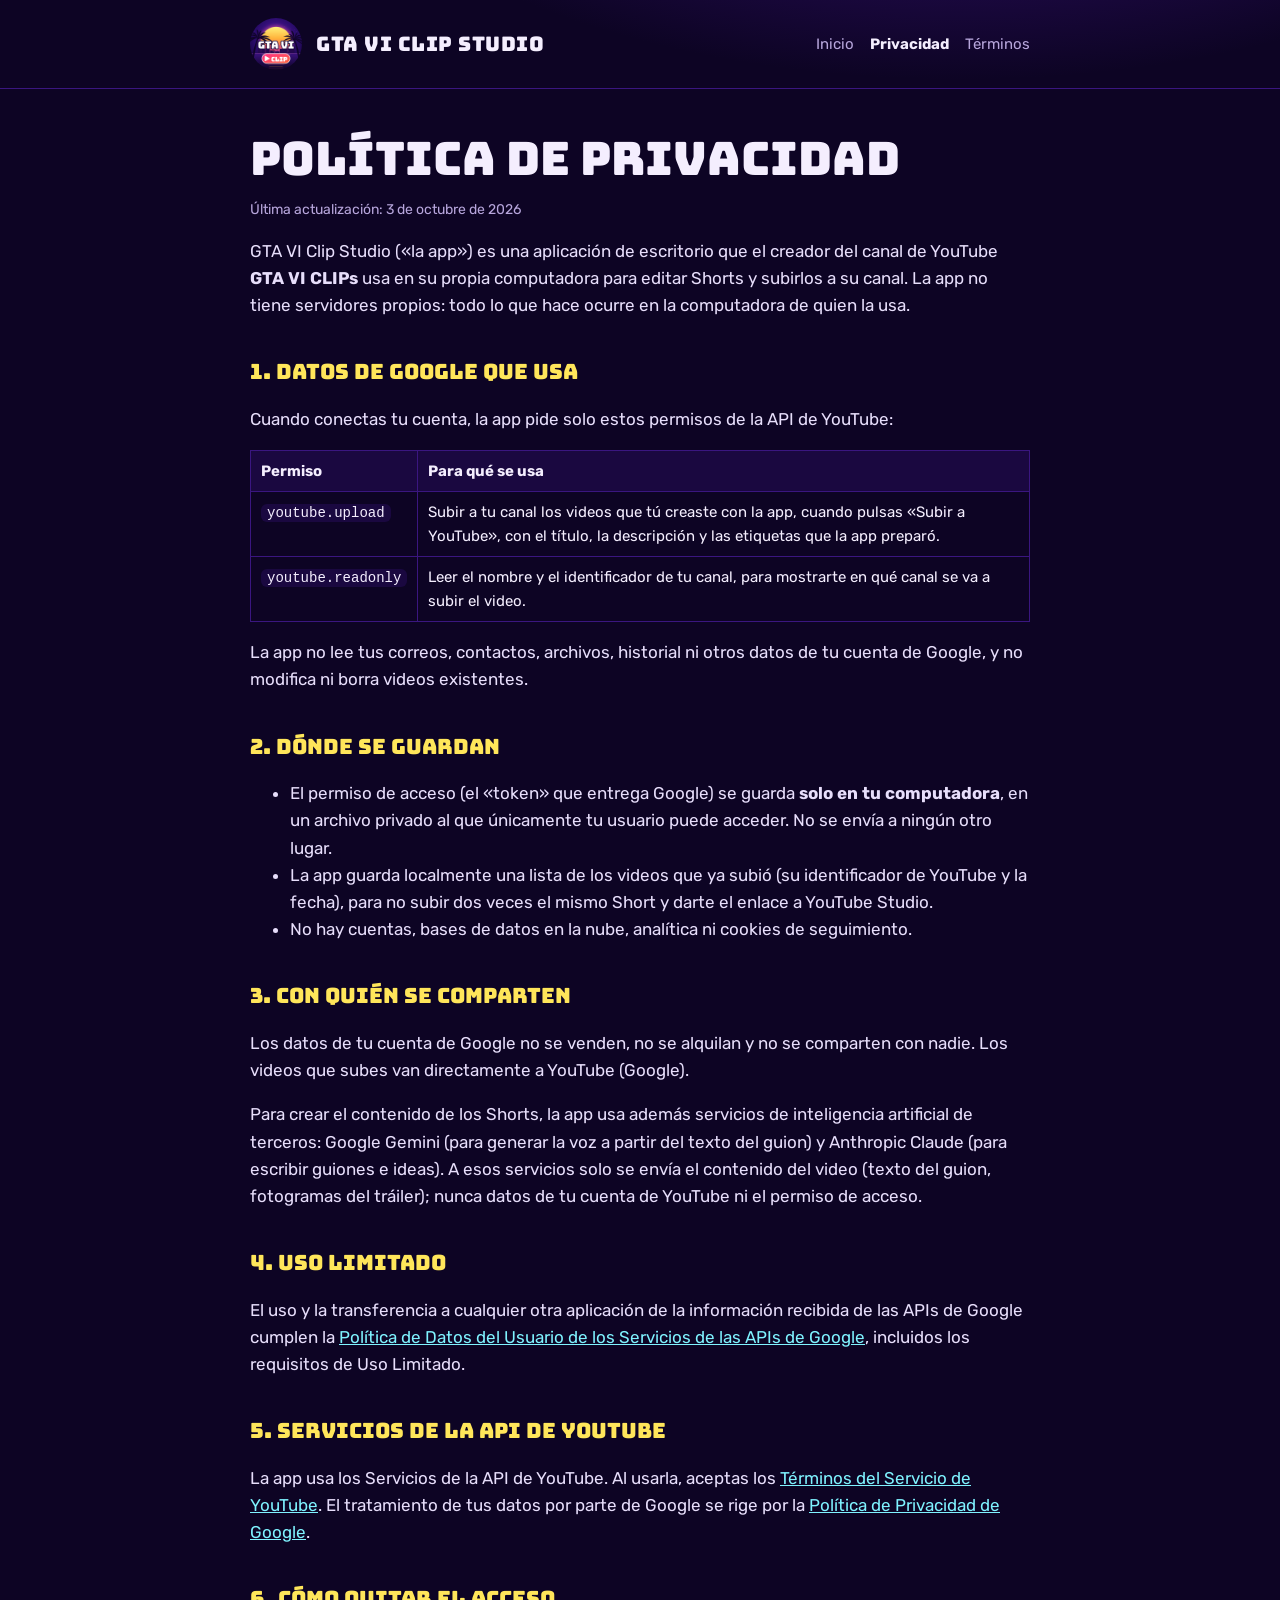
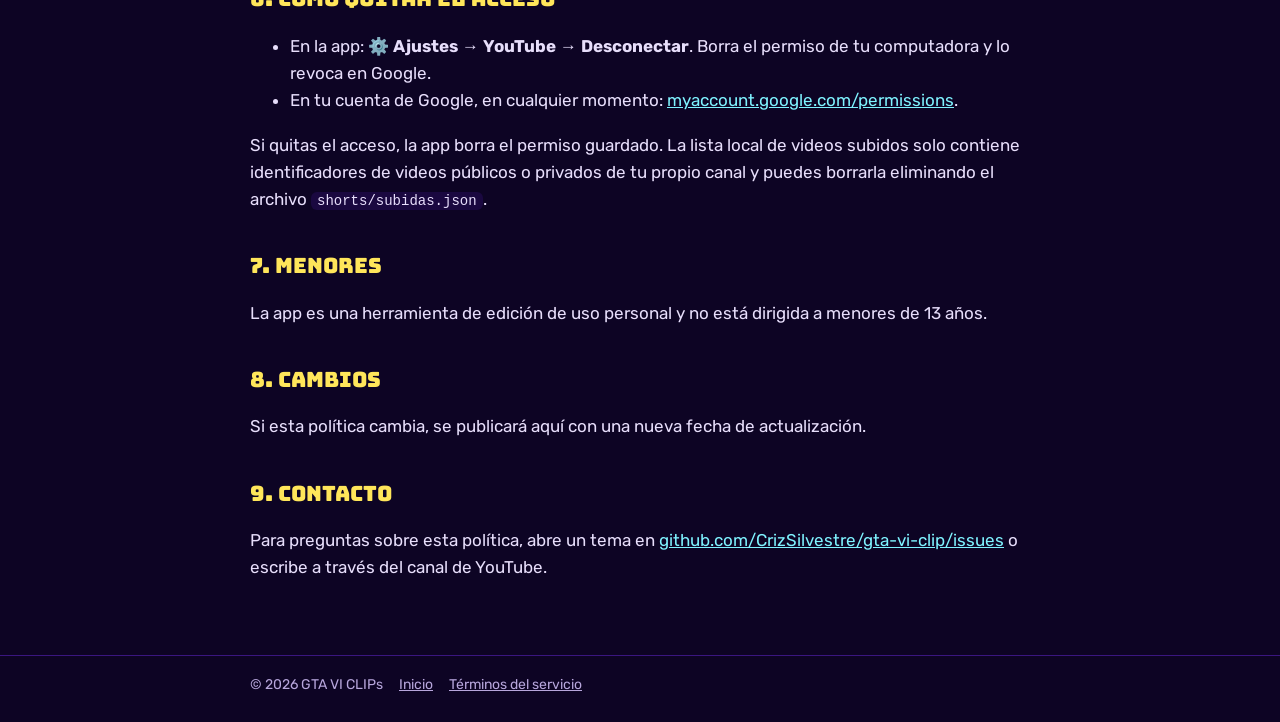
==== privacidad.html @ 49d27f39 "Sitio de GTA VI Clip Studio: inicio, privacidad y términos Co-Authored-By: Claude Opus 5.5 <noreply@" ====
<!doctype html>
<html lang="es">
<head>
<meta charset="utf-8">
<meta name="viewport" content="width=device-width, initial-scale=1">
<title>Privacidad · GTA VI Clip Studio</title>
<meta name="description" content="Política de privacidad de GTA VI Clip Studio: qué datos de Google usa, cómo se guardan y cómo revocar el acceso.">
<link rel="icon" href="favicon.png">
<link rel="preconnect" href="https://fonts.googleapis.com">
<link rel="preconnect" href="https://fonts.gstatic.com" crossorigin>
<link href="https://fonts.googleapis.com/css2?family=Bungee&family=Rubik:wght@400;700&display=swap" rel="stylesheet">
<link rel="stylesheet" href="estilo.css">
</head>
<body>
<header><div class="envoltura">
  <img src="logo.png" alt="Logo de GTA VI CLIPs">
  <a class="marca" href="./">GTA VI Clip Studio</a>
  <nav><a href="./">Inicio</a><a href="privacidad.html" aria-current="page">Privacidad</a><a href="terminos.html">Términos</a></nav>
</div></header>

<main><div class="envoltura">
  <h1>Política de privacidad</h1>
  <p class="fecha">Última actualización: 3 de octubre de 2026</p>

  <p>GTA VI Clip Studio («la app») es una aplicación de escritorio que el creador del canal de YouTube
    <b>GTA VI CLIPs</b> usa en su propia computadora para editar Shorts y subirlos a su canal. La app no tiene
    servidores propios: todo lo que hace ocurre en la computadora de quien la usa.</p>

  <h2>1. Datos de Google que usa</h2>
  <p>Cuando conectas tu cuenta, la app pide solo estos permisos de la API de YouTube:</p>
  <table>
    <tr><th>Permiso</th><th>Para qué se usa</th></tr>
    <tr><td><code>youtube.upload</code></td><td>Subir a tu canal los videos que tú creaste con la app, cuando pulsas
      «Subir a YouTube», con el título, la descripción y las etiquetas que la app preparó.</td></tr>
    <tr><td><code>youtube.readonly</code></td><td>Leer el nombre y el identificador de tu canal, para mostrarte en qué
      canal se va a subir el video.</td></tr>
  </table>
  <p>La app no lee tus correos, contactos, archivos, historial ni otros datos de tu cuenta de Google, y no
    modifica ni borra videos existentes.</p>

  <h2>2. Dónde se guardan</h2>
  <ul>
    <li>El permiso de acceso (el «token» que entrega Google) se guarda <b>solo en tu computadora</b>, en un archivo
      privado al que únicamente tu usuario puede acceder. No se envía a ningún otro lugar.</li>
    <li>La app guarda localmente una lista de los videos que ya subió (su identificador de YouTube y la fecha), para
      no subir dos veces el mismo Short y darte el enlace a YouTube Studio.</li>
    <li>No hay cuentas, bases de datos en la nube, analítica ni cookies de seguimiento.</li>
  </ul>

  <h2>3. Con quién se comparten</h2>
  <p>Los datos de tu cuenta de Google no se venden, no se alquilan y no se comparten con nadie. Los videos que subes
    van directamente a YouTube (Google).</p>
  <p>Para crear el contenido de los Shorts, la app usa además servicios de inteligencia artificial de terceros:
    Google Gemini (para generar la voz a partir del texto del guion) y Anthropic Claude (para escribir guiones e
    ideas). A esos servicios solo se envía el contenido del video (texto del guion, fotogramas del tráiler); nunca
    datos de tu cuenta de YouTube ni el permiso de acceso.</p>

  <h2>4. Uso limitado</h2>
  <p>El uso y la transferencia a cualquier otra aplicación de la información recibida de las APIs de Google cumplen
    la <a href="https://developers.google.com/terms/api-services-user-data-policy" target="_blank" rel="noopener">Política
    de Datos del Usuario de los Servicios de las APIs de Google</a>, incluidos los requisitos de Uso Limitado.</p>

  <h2>5. Servicios de la API de YouTube</h2>
  <p>La app usa los Servicios de la API de YouTube. Al usarla, aceptas los
    <a href="https://www.youtube.com/t/terms" target="_blank" rel="noopener">Términos del Servicio de YouTube</a>.
    El tratamiento de tus datos por parte de Google se rige por la
    <a href="https://policies.google.com/privacy" target="_blank" rel="noopener">Política de Privacidad de Google</a>.</p>

  <h2>6. Cómo quitar el acceso</h2>
  <ul>
    <li>En la app: <b>⚙️ Ajustes → YouTube → Desconectar</b>. Borra el permiso de tu computadora y lo revoca en Google.</li>
    <li>En tu cuenta de Google, en cualquier momento:
      <a href="https://myaccount.google.com/permissions" target="_blank" rel="noopener">myaccount.google.com/permissions</a>.</li>
  </ul>
  <p>Si quitas el acceso, la app borra el permiso guardado. La lista local de videos subidos solo contiene
    identificadores de videos públicos o privados de tu propio canal y puedes borrarla eliminando el archivo
    <code>shorts/subidas.json</code>.</p>

  <h2>7. Menores</h2>
  <p>La app es una herramienta de edición de uso personal y no está dirigida a menores de 13 años.</p>

  <h2>8. Cambios</h2>
  <p>Si esta política cambia, se publicará aquí con una nueva fecha de actualización.</p>

  <h2>9. Contacto</h2>
  <p>Para preguntas sobre esta política, abre un tema en
    <a href="https://github.com/CrizSilvestre/gta-vi-clip/issues" target="_blank" rel="noopener">github.com/CrizSilvestre/gta-vi-clip/issues</a>
    o escribe a través del canal de YouTube.</p>
</div></main>

<footer><div class="envoltura">
  <span>© 2026 GTA VI CLIPs</span>
  <a href="./">Inicio</a>
  <a href="terminos.html">Términos del servicio</a>
</div></footer>
</body>
</html>
---- estilo.css ----
:root{
  --fondo:#0d0424; --panel:#1a0840; --borde:#3a1680;
  --texto:#f4eefe; --suave:#b7a6dc; --rosa:#ff2e88; --amarillo:#ffe65a; --cian:#7ff3ff;
}
*{box-sizing:border-box}
html,body{margin:0}
body{
  background:radial-gradient(1100px 520px at 75% -10%, #3b1280 0%, transparent 60%), var(--fondo);
  color:var(--texto); font:17px/1.6 Rubik, -apple-system, BlinkMacSystemFont, "Helvetica Neue", sans-serif;
  min-height:100vh;
}
a{color:var(--cian)}
a:hover{color:var(--amarillo)}
.envoltura{max-width:820px;margin:0 auto;padding:0 20px}
header{border-bottom:1px solid var(--borde)}
header .envoltura{display:flex;align-items:center;gap:14px;padding-top:18px;padding-bottom:18px;flex-wrap:wrap}
header img{width:52px;height:52px;border-radius:50%}
header .marca{font-family:Bungee, sans-serif;font-size:20px;color:var(--texto);text-decoration:none;letter-spacing:.5px}
header nav{margin-left:auto;display:flex;gap:16px;flex-wrap:wrap;font-size:15px}
header nav a{color:var(--suave);text-decoration:none}
header nav a[aria-current]{color:var(--texto);font-weight:700}
main{padding:44px 0 56px}
h1{font-family:Bungee, sans-serif;font-weight:400;font-size:clamp(30px,6vw,46px);line-height:1.12;margin:0 0 14px}
h1 .rosa{color:var(--rosa)}
h2{font-family:Bungee, sans-serif;font-weight:400;font-size:21px;margin:36px 0 8px;color:var(--amarillo)}
p,li{color:#e7defb}
.lead{font-size:20px;color:var(--suave);max-width:640px}
.tarjetas{display:grid;grid-template-columns:repeat(auto-fit,minmax(220px,1fr));gap:14px;margin-top:26px}
.tarjeta{background:var(--panel);border:1px solid var(--borde);border-radius:16px;padding:18px}
.tarjeta b{display:block;margin-bottom:4px}
.tarjeta p{margin:0;color:var(--suave);font-size:15px}
.boton{display:inline-block;margin-top:24px;background:linear-gradient(90deg,var(--rosa),#ff6a3d);color:#fff;
  font-family:Bungee, sans-serif;text-decoration:none;padding:13px 22px;border-radius:999px}
.boton:hover{color:#fff;filter:brightness(1.08)}
.aviso{margin-top:28px;font-size:14px;color:var(--suave);border-left:3px solid var(--rosa);padding-left:12px}
.fecha{color:var(--suave);font-size:14px}
table{border-collapse:collapse;width:100%;margin:10px 0;font-size:15px}
td,th{border:1px solid var(--borde);padding:8px 10px;text-align:left;vertical-align:top}
th{background:var(--panel)}
code{background:var(--panel);padding:1px 6px;border-radius:6px;font-size:14px}
footer{border-top:1px solid var(--borde);font-size:14px;color:var(--suave)}
footer .envoltura{padding-top:18px;padding-bottom:26px;display:flex;gap:16px;flex-wrap:wrap}
footer a{color:var(--suave)}
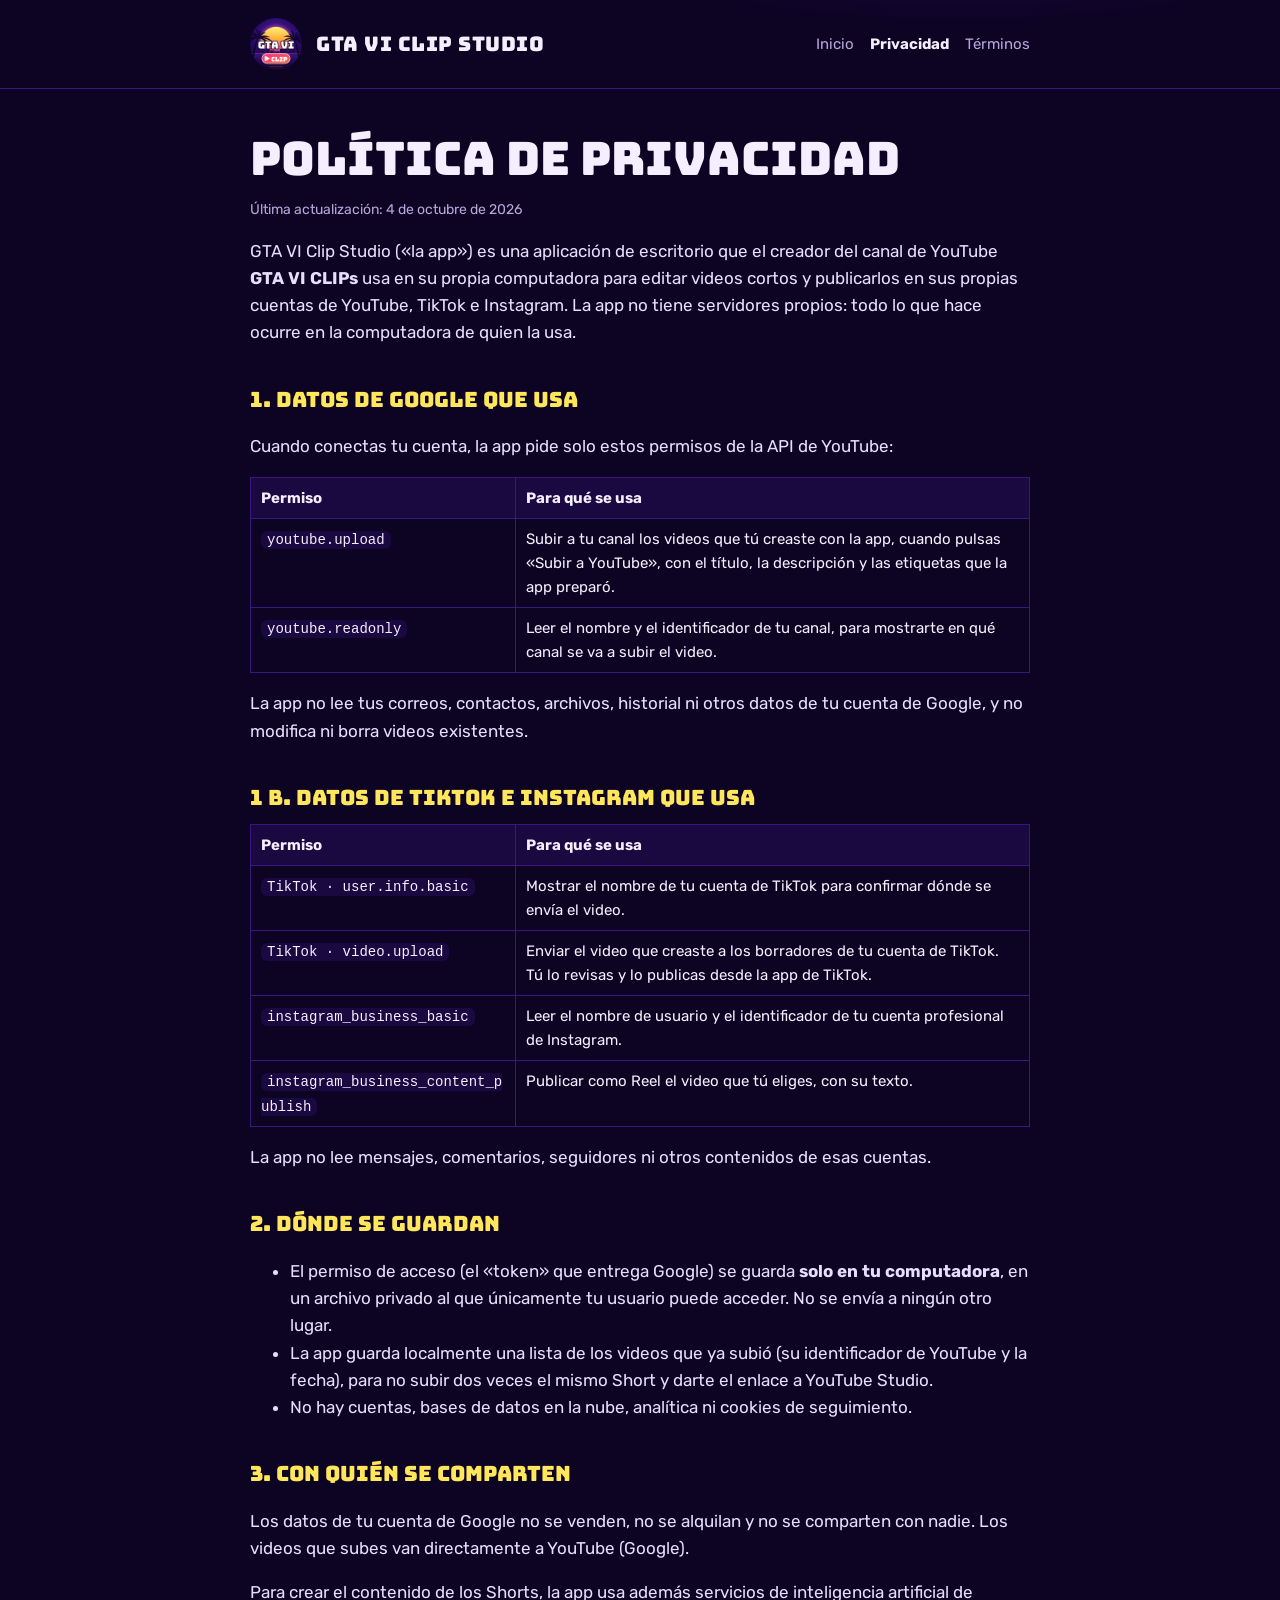
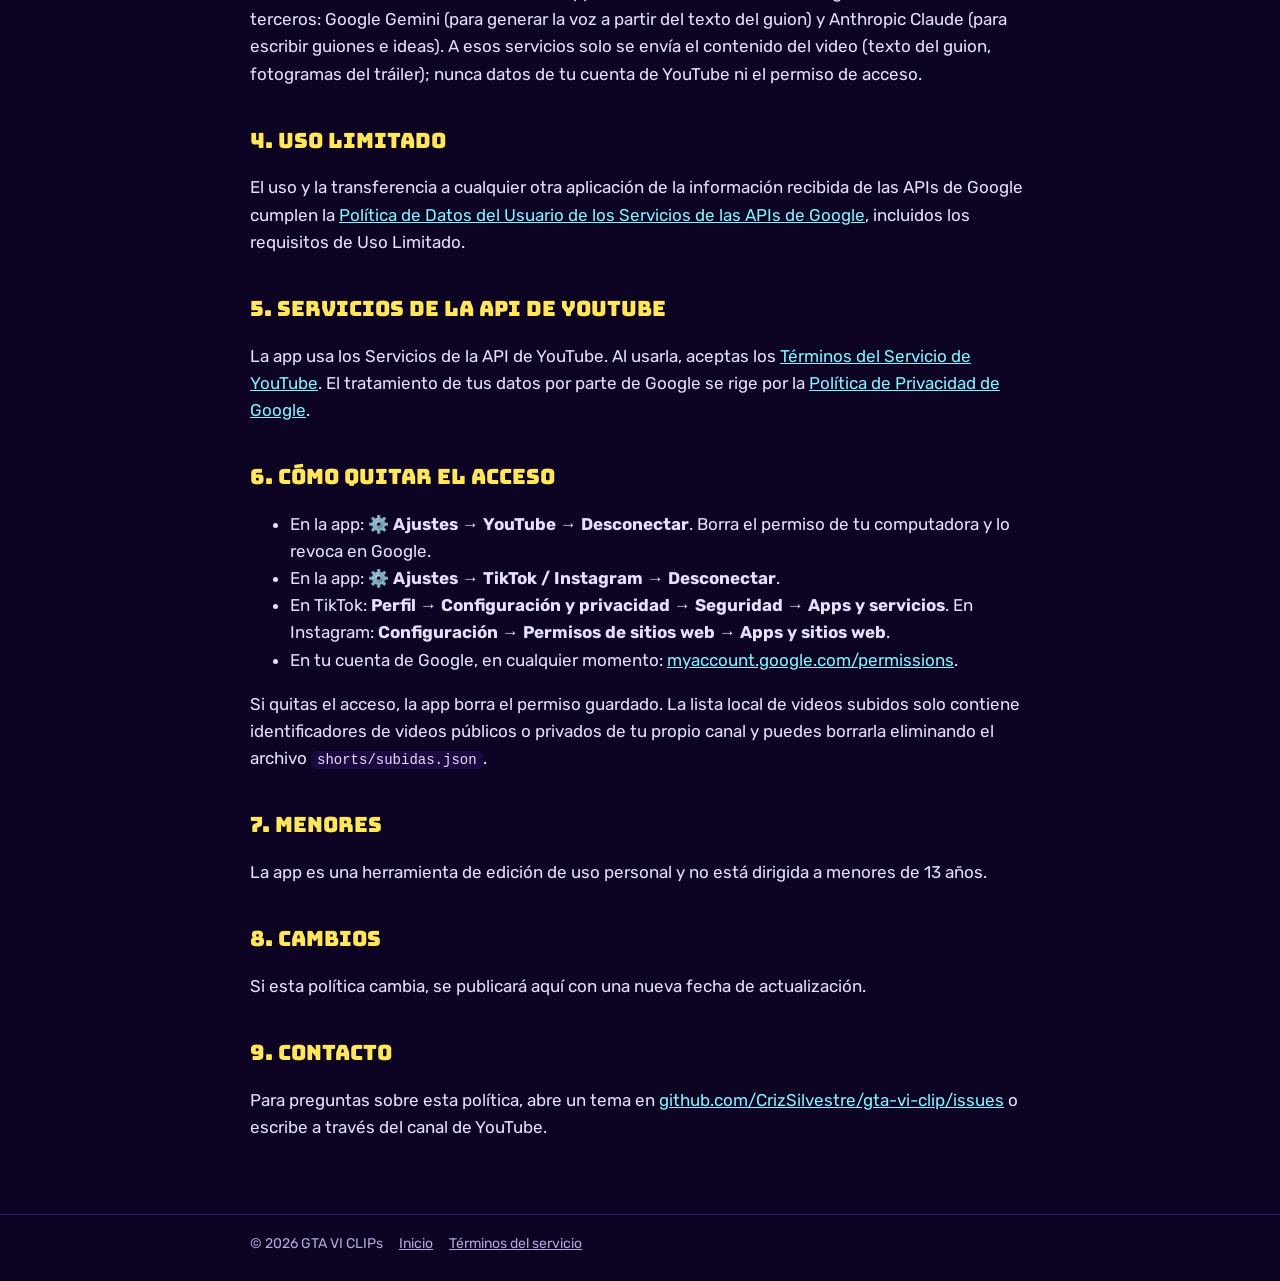
==== commit e9bb6af6: "Página puente para conectar TikTok e Instagram; política de privacidad con sus permisos Co-Authored-" ====
--- a/privacidad.html
+++ b/privacidad.html
@@ -20,10 +20,11 @@
 
 <main><div class="envoltura">
   <h1>Política de privacidad</h1>
-  <p class="fecha">Última actualización: 3 de octubre de 2026</p>
+  <p class="fecha">Última actualización: 4 de octubre de 2026</p>
 
   <p>GTA VI Clip Studio («la app») es una aplicación de escritorio que el creador del canal de YouTube
-    <b>GTA VI CLIPs</b> usa en su propia computadora para editar Shorts y subirlos a su canal. La app no tiene
+    <b>GTA VI CLIPs</b> usa en su propia computadora para editar videos cortos y publicarlos en sus propias cuentas de
+    YouTube, TikTok e Instagram. La app no tiene
     servidores propios: todo lo que hace ocurre en la computadora de quien la usa.</p>
 
   <h2>1. Datos de Google que usa</h2>
@@ -37,6 +38,20 @@
   </table>
   <p>La app no lee tus correos, contactos, archivos, historial ni otros datos de tu cuenta de Google, y no
     modifica ni borra videos existentes.</p>
+
+  <h2>1 b. Datos de TikTok e Instagram que usa</h2>
+  <table>
+    <tr><th>Permiso</th><th>Para qué se usa</th></tr>
+    <tr><td><code>TikTok · user.info.basic</code></td><td>Mostrar el nombre de tu cuenta de TikTok para confirmar dónde
+      se envía el video.</td></tr>
+    <tr><td><code>TikTok · video.upload</code></td><td>Enviar el video que creaste a los borradores de tu cuenta de TikTok.
+      Tú lo revisas y lo publicas desde la app de TikTok.</td></tr>
+    <tr><td><code>instagram_business_basic</code></td><td>Leer el nombre de usuario y el identificador de tu cuenta
+      profesional de Instagram.</td></tr>
+    <tr><td><code>instagram_business_content_publish</code></td><td>Publicar como Reel el video que tú eliges, con su
+      texto.</td></tr>
+  </table>
+  <p>La app no lee mensajes, comentarios, seguidores ni otros contenidos de esas cuentas.</p>
 
   <h2>2. Dónde se guardan</h2>
   <ul>
@@ -69,6 +84,9 @@
   <h2>6. Cómo quitar el acceso</h2>
   <ul>
     <li>En la app: <b>⚙️ Ajustes → YouTube → Desconectar</b>. Borra el permiso de tu computadora y lo revoca en Google.</li>
+    <li>En la app: <b>⚙️ Ajustes → TikTok / Instagram → Desconectar</b>.</li>
+    <li>En TikTok: <b>Perfil → Configuración y privacidad → Seguridad → Apps y servicios</b>. En Instagram:
+      <b>Configuración → Permisos de sitios web → Apps y sitios web</b>.</li>
     <li>En tu cuenta de Google, en cualquier momento:
       <a href="https://myaccount.google.com/permissions" target="_blank" rel="noopener">myaccount.google.com/permissions</a>.</li>
   </ul>
--- a/estilo.css
+++ b/estilo.css
@@ -41,3 +41,7 @@
 footer{border-top:1px solid var(--borde);font-size:14px;color:var(--suave)}
 footer .envoltura{padding-top:18px;padding-bottom:26px;display:flex;gap:16px;flex-wrap:wrap}
 footer a{color:var(--suave)}
+table{table-layout:fixed}
+td,th{overflow-wrap:anywhere}
+td:first-child,th:first-child{width:34%}
+body{overflow-x:hidden}
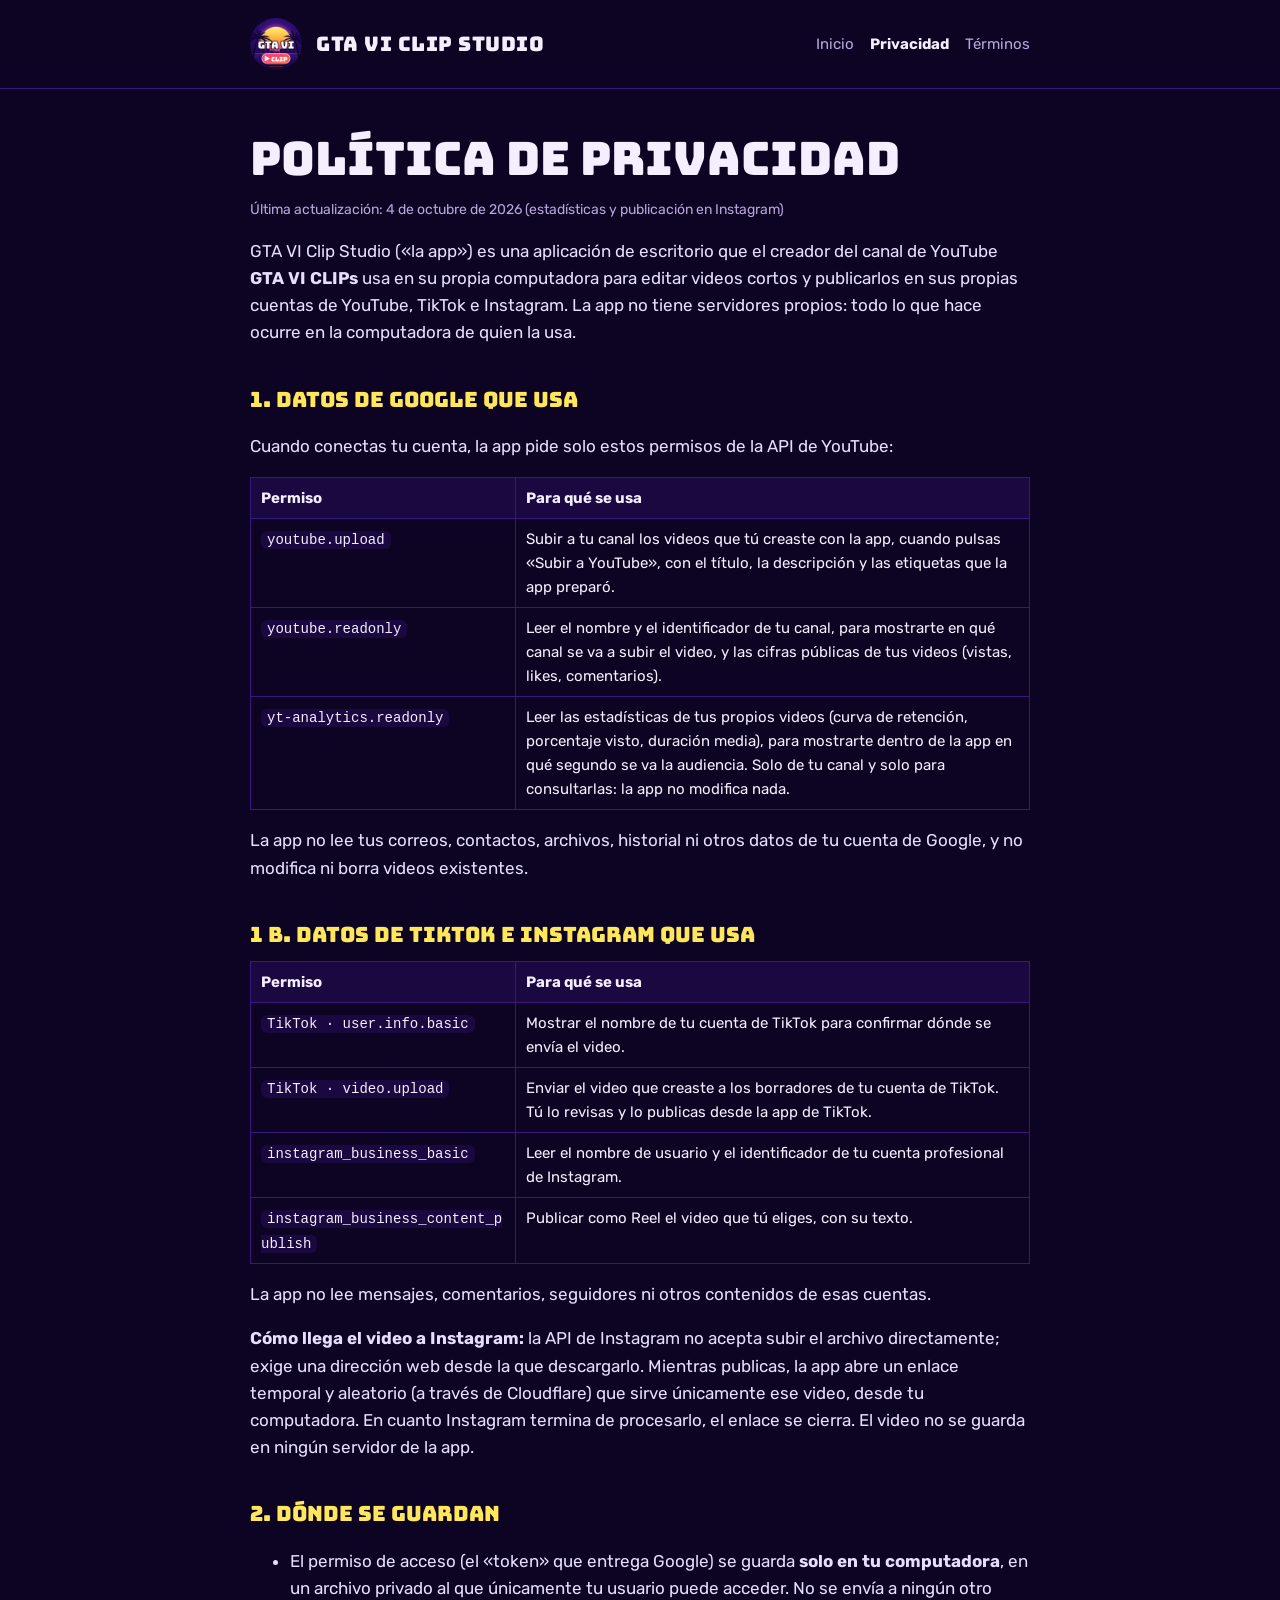
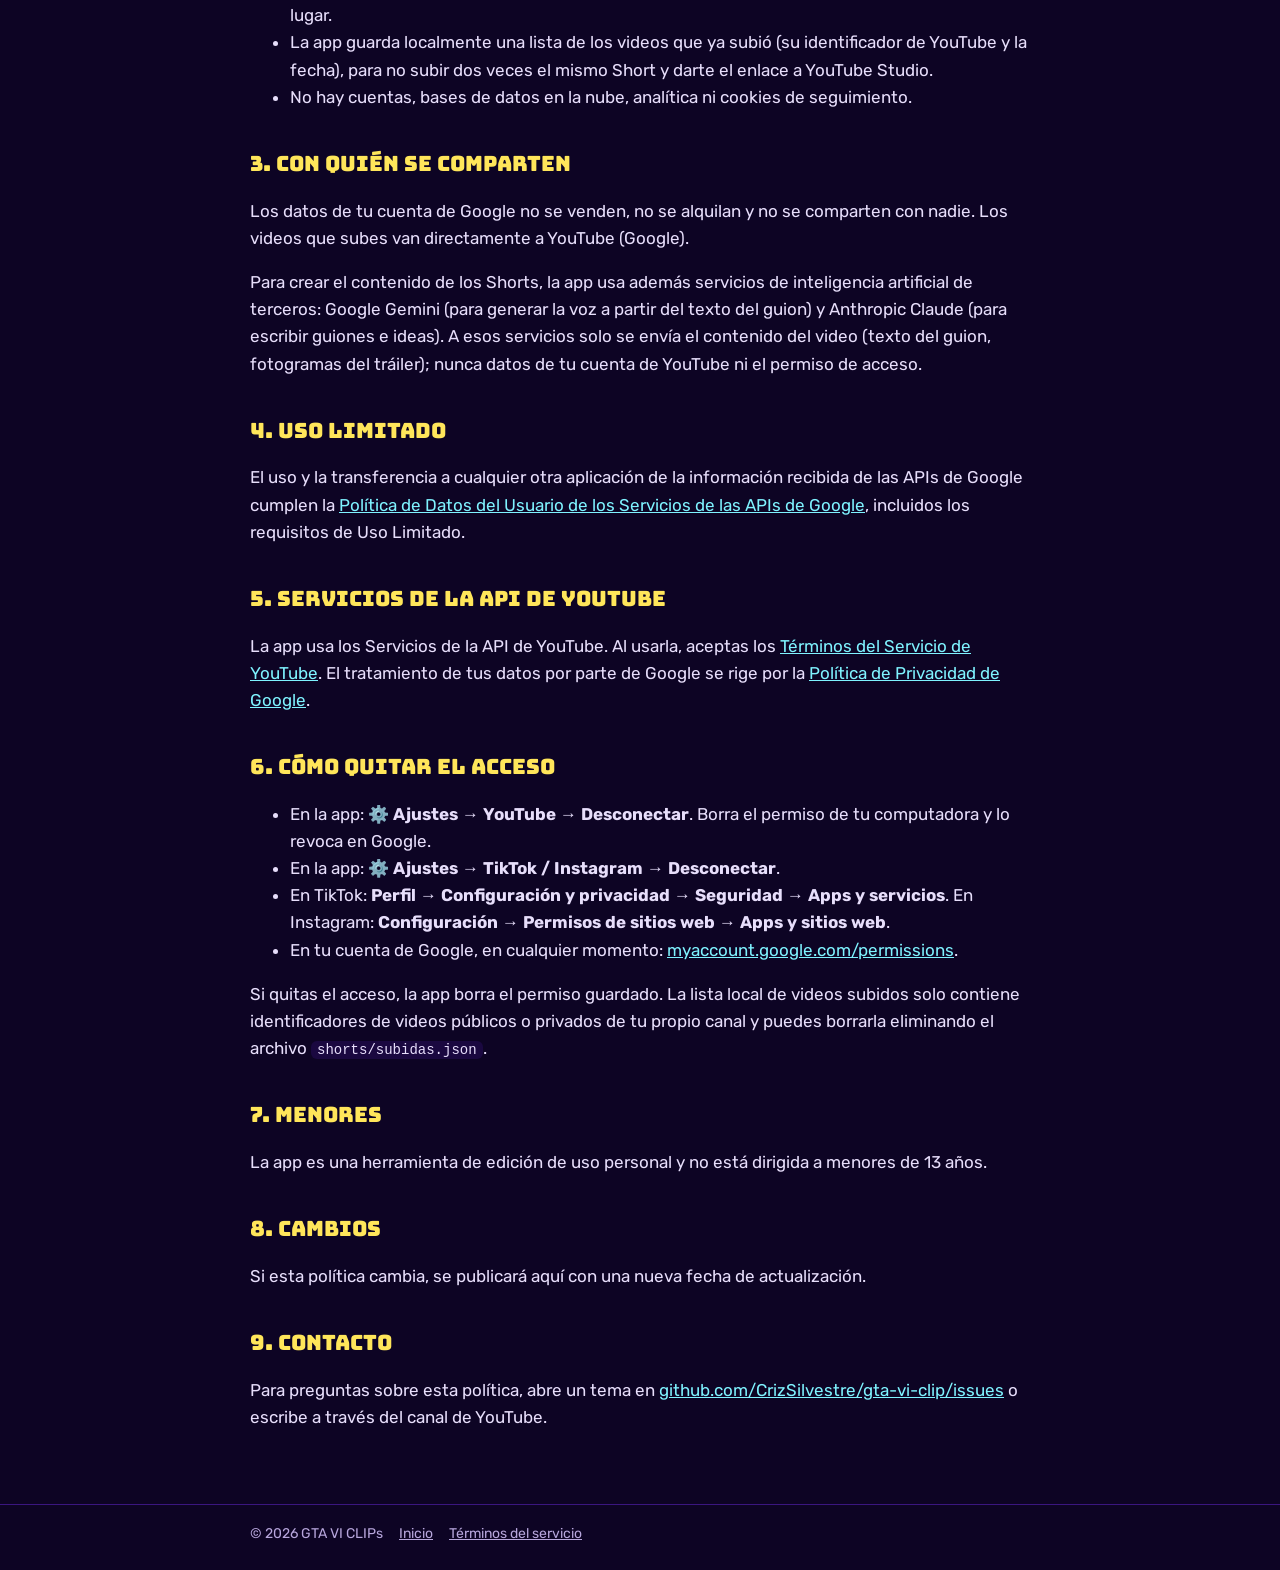
==== commit 2117af3b: "Privacidad: estadísticas de YouTube (yt-analytics.readonly) y cómo llega el video a Instagram Co-Aut" ====
--- a/privacidad.html
+++ b/privacidad.html
@@ -4,7 +4,7 @@
 <meta charset="utf-8">
 <meta name="viewport" content="width=device-width, initial-scale=1">
 <title>Privacidad · GTA VI Clip Studio</title>
-<meta name="description" content="Política de privacidad de GTA VI Clip Studio: qué datos de Google usa, cómo se guardan y cómo revocar el acceso.">
+<meta name="description" content="Política de privacidad de GTA VI Clip Studio: qué datos de Google, TikTok e Instagram usa, cómo se guardan y cómo revocar el acceso.">
 <link rel="icon" href="favicon.png">
 <link rel="preconnect" href="https://fonts.googleapis.com">
 <link rel="preconnect" href="https://fonts.gstatic.com" crossorigin>
@@ -20,7 +20,7 @@
 
 <main><div class="envoltura">
   <h1>Política de privacidad</h1>
-  <p class="fecha">Última actualización: 4 de octubre de 2026</p>
+  <p class="fecha">Última actualización: 4 de octubre de 2026 (estadísticas y publicación en Instagram)</p>
 
   <p>GTA VI Clip Studio («la app») es una aplicación de escritorio que el creador del canal de YouTube
     <b>GTA VI CLIPs</b> usa en su propia computadora para editar videos cortos y publicarlos en sus propias cuentas de
@@ -34,7 +34,10 @@
     <tr><td><code>youtube.upload</code></td><td>Subir a tu canal los videos que tú creaste con la app, cuando pulsas
       «Subir a YouTube», con el título, la descripción y las etiquetas que la app preparó.</td></tr>
     <tr><td><code>youtube.readonly</code></td><td>Leer el nombre y el identificador de tu canal, para mostrarte en qué
-      canal se va a subir el video.</td></tr>
+      canal se va a subir el video, y las cifras públicas de tus videos (vistas, likes, comentarios).</td></tr>
+    <tr><td><code>yt-analytics.readonly</code></td><td>Leer las estadísticas de tus propios videos (curva de retención,
+      porcentaje visto, duración media), para mostrarte dentro de la app en qué segundo se va la audiencia. Solo de tu
+      canal y solo para consultarlas: la app no modifica nada.</td></tr>
   </table>
   <p>La app no lee tus correos, contactos, archivos, historial ni otros datos de tu cuenta de Google, y no
     modifica ni borra videos existentes.</p>
@@ -52,6 +55,10 @@
       texto.</td></tr>
   </table>
   <p>La app no lee mensajes, comentarios, seguidores ni otros contenidos de esas cuentas.</p>
+  <p><b>Cómo llega el video a Instagram:</b> la API de Instagram no acepta subir el archivo directamente; exige una
+    dirección web desde la que descargarlo. Mientras publicas, la app abre un enlace temporal y aleatorio (a través de
+    Cloudflare) que sirve únicamente ese video, desde tu computadora. En cuanto Instagram termina de procesarlo, el
+    enlace se cierra. El video no se guarda en ningún servidor de la app.</p>
 
   <h2>2. Dónde se guardan</h2>
   <ul>
